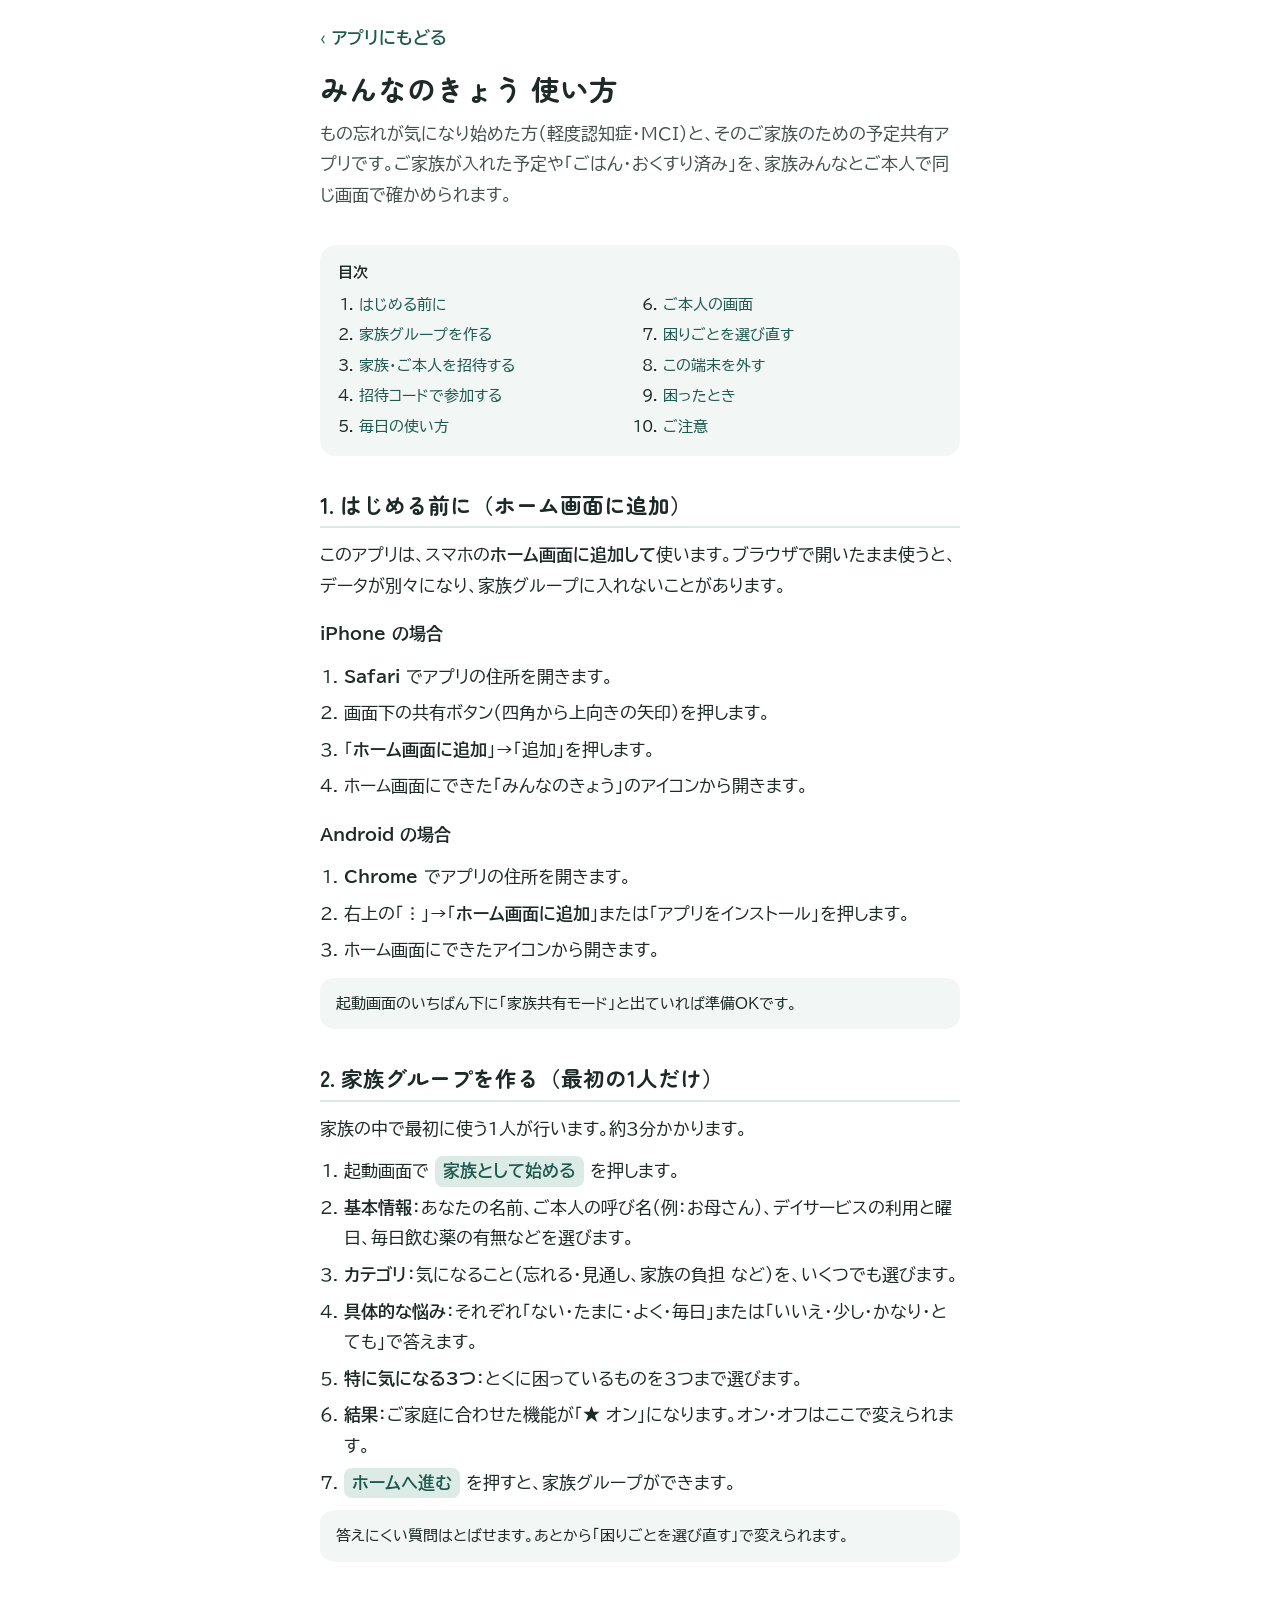
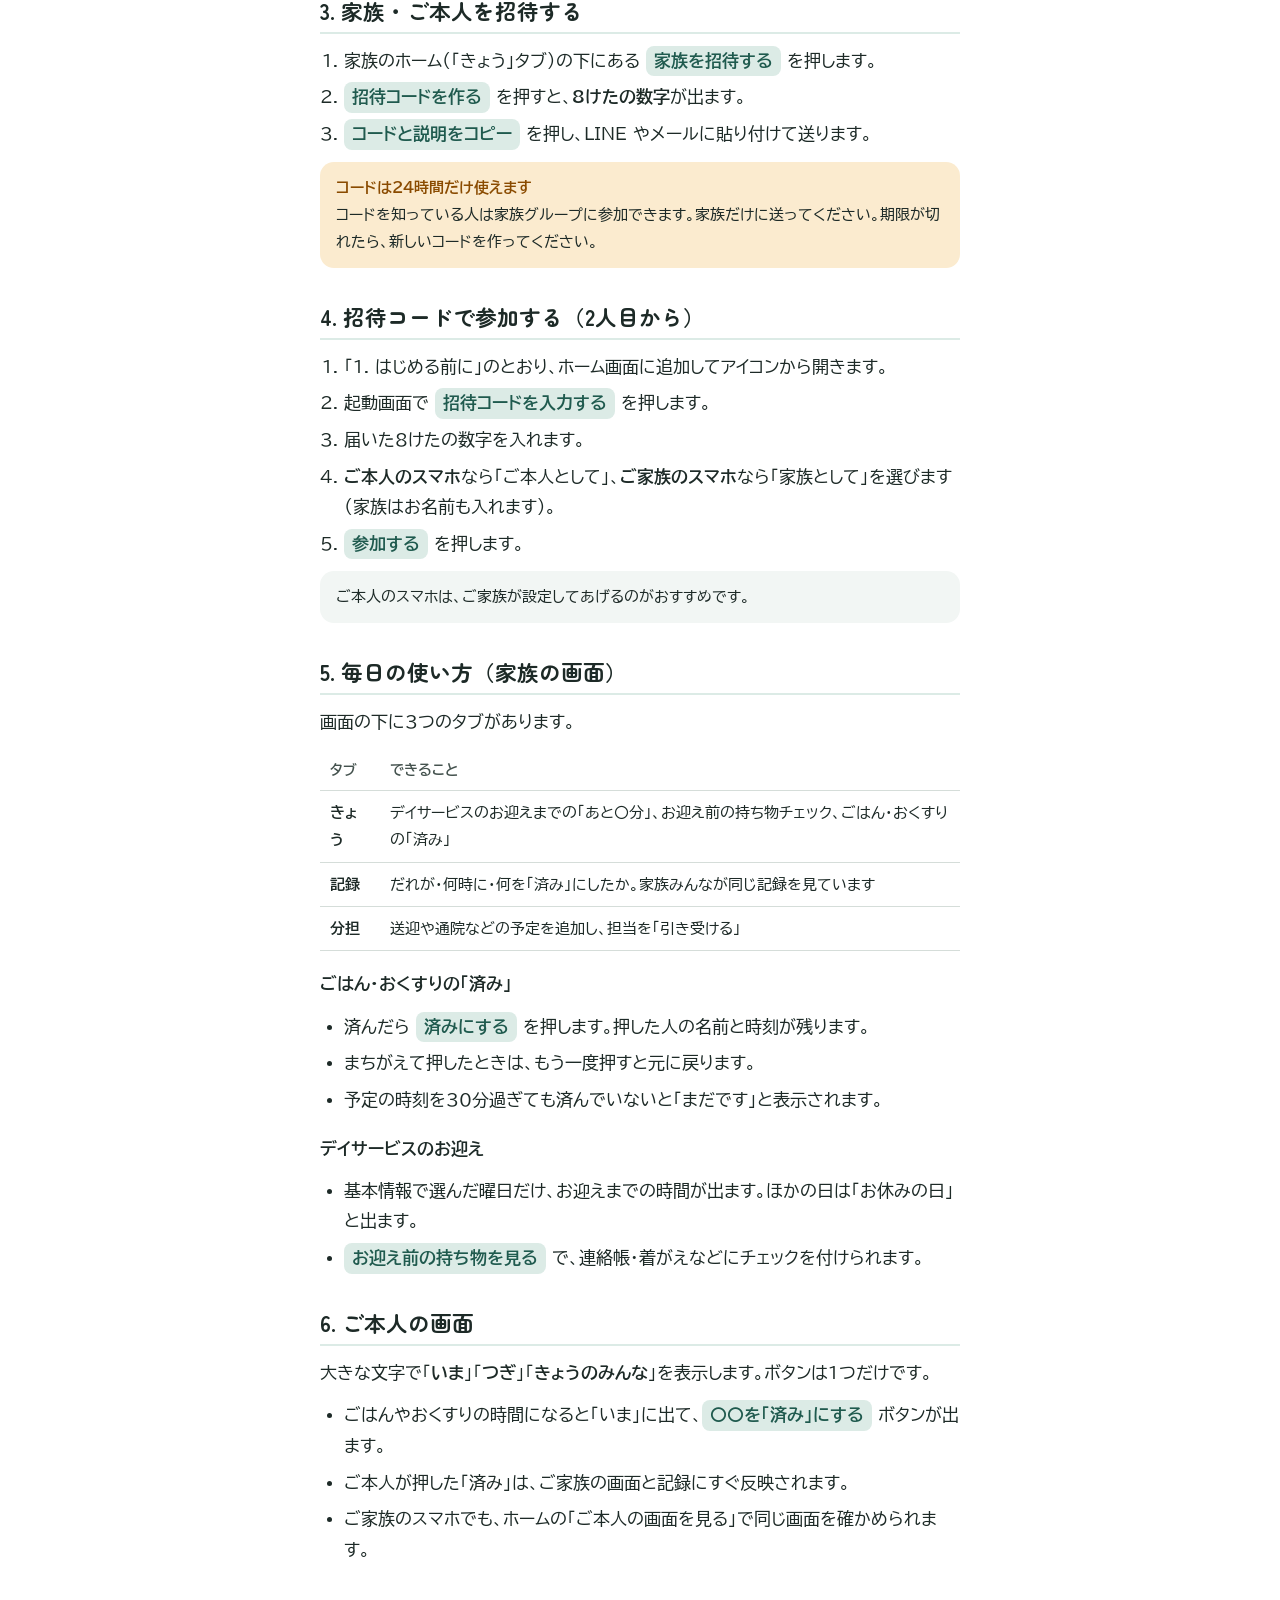
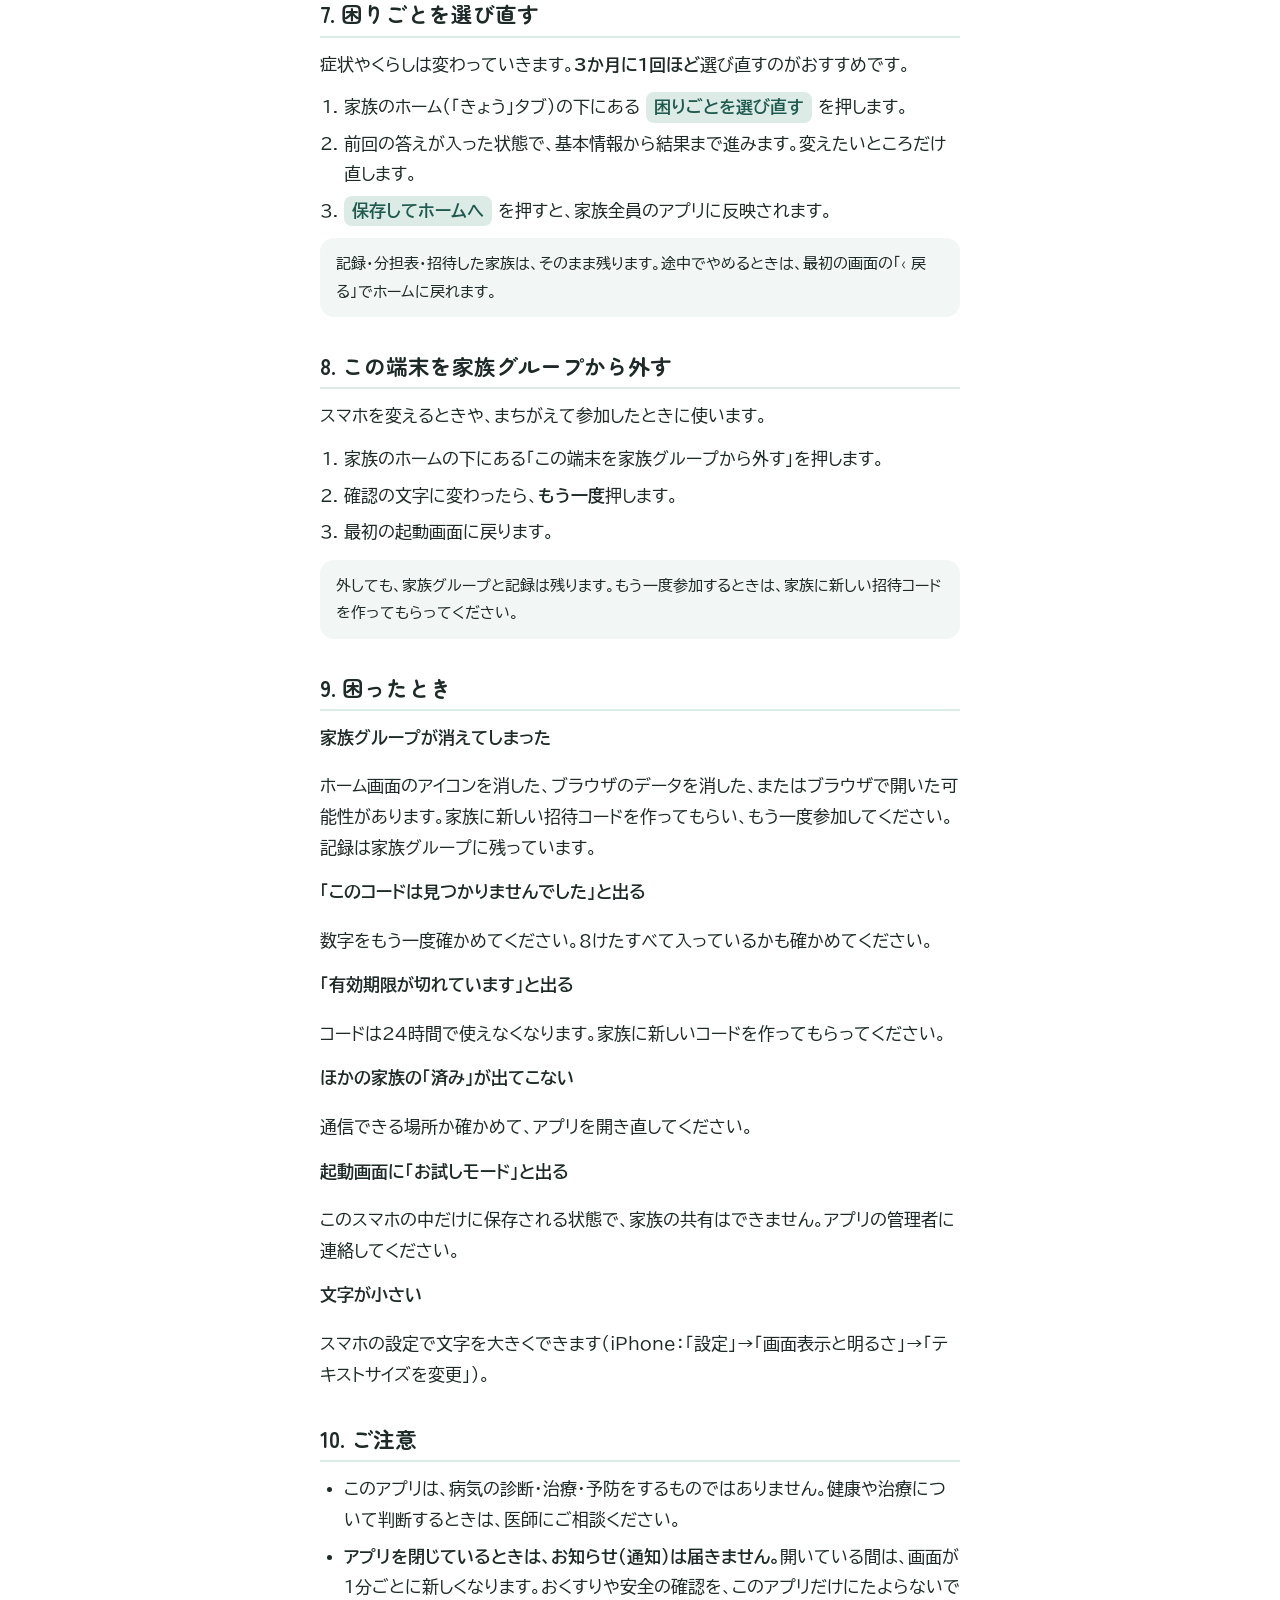
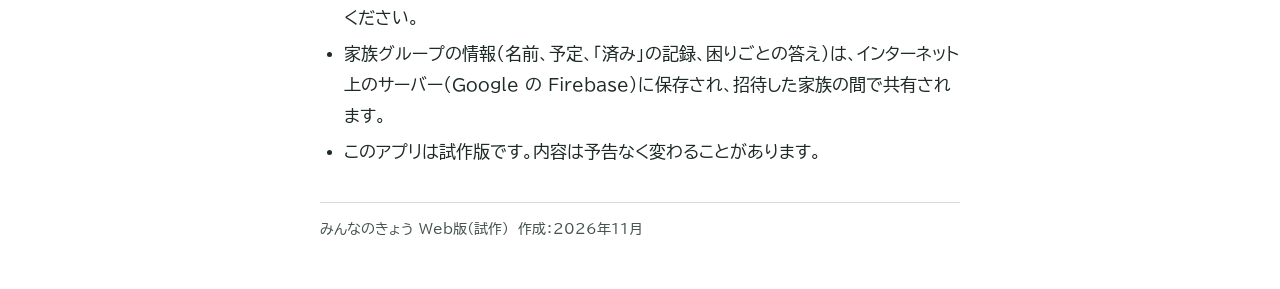
==== minnanokyou-web/public/guide.html @ 8e0bb42b "Add concern re-selection and user guide to web app Families can re-run the concern questions from th" ====
<!doctype html>
<html lang="ja">
<head>
<meta charset="utf-8">
<meta name="viewport" content="width=device-width, initial-scale=1, viewport-fit=cover">
<title>みんなのきょう 使い方</title>
<meta name="theme-color" content="#1F5A4E">
<link rel="icon" href="icons/icon-192.png">
<link rel="preconnect" href="https://fonts.googleapis.com"><link rel="preconnect" href="https://fonts.gstatic.com" crossorigin>
<link rel="stylesheet" href="https://fonts.googleapis.com/css2?family=BIZ+UDPGothic:wght@400;700&family=Zen+Maru+Gothic:wght@500;700&display=swap">
<style>
/* Layout: one readable column for families (large type, numbered steps only where order matters). */
:root{
  --bg:#FFFFFF; --sunk:#F2F6F4; --fg:#1D2A27; --muted:#44524E; --line:#D5DDD9; --accent:#1F5A4E; --accent-soft:#DCEBE6;
  --warm:#8A4B00; --warm-soft:#FBEBCF;
  --f-display:"Zen Maru Gothic","Hiragino Maru Gothic ProN","BIZ UDPGothic",sans-serif;
  --f-body:"BIZ UDPGothic","Hiragino Sans","Noto Sans JP",system-ui,sans-serif;
}
@media (prefers-color-scheme: dark){:root{--bg:#101614;--sunk:#18211F;--fg:#E4ECE8;--muted:#9AAAA4;--line:#2C3A36;--accent:#72BFAE;--accent-soft:#1F3A34;--warm:#F0B65A;--warm-soft:#3A2E17;color-scheme:dark}}
*{box-sizing:border-box}
body{margin:0;background:var(--bg);color:var(--fg);font-family:var(--f-body);font-size:17px;line-height:1.8;
  padding-left:max(18px,env(safe-area-inset-left,0px));padding-right:max(18px,env(safe-area-inset-right,0px));padding-block:calc(16px + env(safe-area-inset-top,0px)) 48px}
main{max-width:640px;margin:0 auto;display:flex;flex-direction:column;gap:34px}
header{display:flex;flex-direction:column;gap:10px}
.back{align-self:flex-start;color:var(--accent);font-weight:700;text-decoration:none;min-height:44px;display:flex;align-items:center}
h1{margin:0;font-family:var(--f-display);font-size:1.8rem;line-height:1.35}
.lead{margin:0;color:var(--muted)}
nav.toc{background:var(--sunk);border-radius:16px;padding:14px 18px}
nav.toc b{display:block;font-size:.95rem;margin-bottom:4px}
nav.toc ol{margin:0;padding-left:1.4em;columns:2;column-gap:24px;font-size:.95rem}
nav.toc a{color:var(--accent);text-decoration:none;line-height:2}
section{display:flex;flex-direction:column;gap:12px;scroll-margin-top:16px}
h2{margin:0;font-family:var(--f-display);font-size:1.35rem;line-height:1.4;padding-bottom:6px;border-bottom:2px solid var(--accent-soft)}
h3{margin:6px 0 0;font-size:1.05rem}
p{margin:0}
ol.steps,ul.list{margin:0;padding-left:1.4em;display:flex;flex-direction:column;gap:6px}
.btnlike{display:inline-block;font-weight:700;color:var(--accent);background:var(--accent-soft);border-radius:8px;padding:0 8px;white-space:nowrap}
.note{background:var(--warm-soft);border-radius:14px;padding:12px 16px;font-size:.95rem}
.note b{display:block;color:var(--warm)}
.tip{background:var(--sunk);border-radius:14px;padding:12px 16px;font-size:.95rem}
dl.faq{margin:0;display:flex;flex-direction:column;gap:14px}
dl.faq dt{font-weight:700}
dl.faq dd{margin:4px 0 0;color:var(--fg)}
table{border-collapse:collapse;width:100%;font-size:.95rem}
th,td{text-align:left;vertical-align:top;padding:8px 10px;border-bottom:1px solid var(--line)}
th{color:var(--muted);font-size:.85rem;white-space:nowrap}
.tbl{overflow-x:auto}
footer{color:var(--muted);font-size:.85rem;border-top:1px solid var(--line);padding-top:14px}
@media (max-width:420px){nav.toc ol{columns:1}}
</style>
</head>
<body>
<main>
<header>
  <a class="back" href="./">‹ アプリにもどる</a>
  <h1>みんなのきょう 使い方</h1>
  <p class="lead">もの忘れが気になり始めた方（軽度認知症・MCI）と、そのご家族のための予定共有アプリです。ご家族が入れた予定や「ごはん・おくすり済み」を、家族みんなとご本人で同じ画面で確かめられます。</p>
</header>

<nav class="toc" aria-label="目次"><b>目次</b><ol>
  <li><a href="#start">はじめる前に</a></li>
  <li><a href="#create">家族グループを作る</a></li>
  <li><a href="#invite">家族・ご本人を招待する</a></li>
  <li><a href="#join">招待コードで参加する</a></li>
  <li><a href="#daily">毎日の使い方</a></li>
  <li><a href="#self">ご本人の画面</a></li>
  <li><a href="#redo">困りごとを選び直す</a></li>
  <li><a href="#leave">この端末を外す</a></li>
  <li><a href="#faq">困ったとき</a></li>
  <li><a href="#notice">ご注意</a></li>
</ol></nav>

<section id="start">
  <h2>1. はじめる前に（ホーム画面に追加）</h2>
  <p>このアプリは、スマホの<b>ホーム画面に追加して</b>使います。ブラウザで開いたまま使うと、データが別々になり、家族グループに入れないことがあります。</p>
  <h3>iPhone の場合</h3>
  <ol class="steps">
    <li><b>Safari</b> でアプリの住所を開きます。</li>
    <li>画面下の共有ボタン（四角から上向きの矢印）を押します。</li>
    <li>「<b>ホーム画面に追加</b>」→「追加」を押します。</li>
    <li>ホーム画面にできた「みんなのきょう」のアイコンから開きます。</li>
  </ol>
  <h3>Android の場合</h3>
  <ol class="steps">
    <li><b>Chrome</b> でアプリの住所を開きます。</li>
    <li>右上の「︙」→「<b>ホーム画面に追加</b>」または「アプリをインストール」を押します。</li>
    <li>ホーム画面にできたアイコンから開きます。</li>
  </ol>
  <p class="tip">起動画面のいちばん下に「家族共有モード」と出ていれば準備OKです。</p>
</section>

<section id="create">
  <h2>2. 家族グループを作る（最初の1人だけ）</h2>
  <p>家族の中で最初に使う1人が行います。約3分かかります。</p>
  <ol class="steps">
    <li>起動画面で <span class="btnlike">家族として始める</span> を押します。</li>
    <li><b>基本情報</b>：あなたの名前、ご本人の呼び名（例：お母さん）、デイサービスの利用と曜日、毎日飲む薬の有無などを選びます。</li>
    <li><b>カテゴリ</b>：気になること（忘れる・見通し、家族の負担 など）を、いくつでも選びます。</li>
    <li><b>具体的な悩み</b>：それぞれ「ない・たまに・よく・毎日」または「いいえ・少し・かなり・とても」で答えます。</li>
    <li><b>特に気になる3つ</b>：とくに困っているものを3つまで選びます。</li>
    <li><b>結果</b>：ご家庭に合わせた機能が「★ オン」になります。オン・オフはここで変えられます。</li>
    <li><span class="btnlike">ホームへ進む</span> を押すと、家族グループができます。</li>
  </ol>
  <p class="tip">答えにくい質問はとばせます。あとから「困りごとを選び直す」で変えられます。</p>
</section>

<section id="invite">
  <h2>3. 家族・ご本人を招待する</h2>
  <ol class="steps">
    <li>家族のホーム（「きょう」タブ）の下にある <span class="btnlike">家族を招待する</span> を押します。</li>
    <li><span class="btnlike">招待コードを作る</span> を押すと、<b>8けたの数字</b>が出ます。</li>
    <li><span class="btnlike">コードと説明をコピー</span> を押し、LINE やメールに貼り付けて送ります。</li>
  </ol>
  <div class="note"><b>コードは24時間だけ使えます</b>コードを知っている人は家族グループに参加できます。家族だけに送ってください。期限が切れたら、新しいコードを作ってください。</div>
</section>

<section id="join">
  <h2>4. 招待コードで参加する（2人目から）</h2>
  <ol class="steps">
    <li>「1. はじめる前に」のとおり、ホーム画面に追加してアイコンから開きます。</li>
    <li>起動画面で <span class="btnlike">招待コードを入力する</span> を押します。</li>
    <li>届いた8けたの数字を入れます。</li>
    <li><b>ご本人のスマホ</b>なら「ご本人として」、<b>ご家族のスマホ</b>なら「家族として」を選びます（家族はお名前も入れます）。</li>
    <li><span class="btnlike">参加する</span> を押します。</li>
  </ol>
  <p class="tip">ご本人のスマホは、ご家族が設定してあげるのがおすすめです。</p>
</section>

<section id="daily">
  <h2>5. 毎日の使い方（家族の画面）</h2>
  <p>画面の下に3つのタブがあります。</p>
  <div class="tbl"><table>
    <tr><th>タブ</th><th>できること</th></tr>
    <tr><td><b>きょう</b></td><td>デイサービスのお迎えまでの「あと〇分」、お迎え前の持ち物チェック、ごはん・おくすりの「済み」</td></tr>
    <tr><td><b>記録</b></td><td>だれが・何時に・何を「済み」にしたか。家族みんなが同じ記録を見ています</td></tr>
    <tr><td><b>分担</b></td><td>送迎や通院などの予定を追加し、担当を「引き受ける」</td></tr>
  </table></div>
  <h3>ごはん・おくすりの「済み」</h3>
  <ul class="list">
    <li>済んだら <span class="btnlike">済みにする</span> を押します。押した人の名前と時刻が残ります。</li>
    <li>まちがえて押したときは、もう一度押すと元に戻ります。</li>
    <li>予定の時刻を30分過ぎても済んでいないと「まだです」と表示されます。</li>
  </ul>
  <h3>デイサービスのお迎え</h3>
  <ul class="list">
    <li>基本情報で選んだ曜日だけ、お迎えまでの時間が出ます。ほかの日は「お休みの日」と出ます。</li>
    <li><span class="btnlike">お迎え前の持ち物を見る</span> で、連絡帳・着がえなどにチェックを付けられます。</li>
  </ul>
</section>

<section id="self">
  <h2>6. ご本人の画面</h2>
  <p>大きな文字で「<b>いま</b>」「<b>つぎ</b>」「<b>きょうのみんな</b>」を表示します。ボタンは1つだけです。</p>
  <ul class="list">
    <li>ごはんやおくすりの時間になると「いま」に出て、<span class="btnlike">〇〇を「済み」にする</span> ボタンが出ます。</li>
    <li>ご本人が押した「済み」は、ご家族の画面と記録にすぐ反映されます。</li>
    <li>ご家族のスマホでも、ホームの「ご本人の画面を見る」で同じ画面を確かめられます。</li>
  </ul>
</section>

<section id="redo">
  <h2>7. 困りごとを選び直す</h2>
  <p>症状やくらしは変わっていきます。<b>3か月に1回ほど</b>選び直すのがおすすめです。</p>
  <ol class="steps">
    <li>家族のホーム（「きょう」タブ）の下にある <span class="btnlike">困りごとを選び直す</span> を押します。</li>
    <li>前回の答えが入った状態で、基本情報から結果まで進みます。変えたいところだけ直します。</li>
    <li><span class="btnlike">保存してホームへ</span> を押すと、家族全員のアプリに反映されます。</li>
  </ol>
  <p class="tip">記録・分担表・招待した家族は、そのまま残ります。途中でやめるときは、最初の画面の「‹ 戻る」でホームに戻れます。</p>
</section>

<section id="leave">
  <h2>8. この端末を家族グループから外す</h2>
  <p>スマホを変えるときや、まちがえて参加したときに使います。</p>
  <ol class="steps">
    <li>家族のホームの下にある「この端末を家族グループから外す」を押します。</li>
    <li>確認の文字に変わったら、<b>もう一度</b>押します。</li>
    <li>最初の起動画面に戻ります。</li>
  </ol>
  <p class="tip">外しても、家族グループと記録は残ります。もう一度参加するときは、家族に新しい招待コードを作ってもらってください。</p>
</section>

<section id="faq">
  <h2>9. 困ったとき</h2>
  <dl class="faq">
    <dt>家族グループが消えてしまった</dt>
    <dd>ホーム画面のアイコンを消した、ブラウザのデータを消した、またはブラウザで開いた可能性があります。家族に新しい招待コードを作ってもらい、もう一度参加してください。記録は家族グループに残っています。</dd>
    <dt>「このコードは見つかりませんでした」と出る</dt>
    <dd>数字をもう一度確かめてください。8けたすべて入っているかも確かめてください。</dd>
    <dt>「有効期限が切れています」と出る</dt>
    <dd>コードは24時間で使えなくなります。家族に新しいコードを作ってもらってください。</dd>
    <dt>ほかの家族の「済み」が出てこない</dt>
    <dd>通信できる場所か確かめて、アプリを開き直してください。</dd>
    <dt>起動画面に「お試しモード」と出る</dt>
    <dd>このスマホの中だけに保存される状態で、家族の共有はできません。アプリの管理者に連絡してください。</dd>
    <dt>文字が小さい</dt>
    <dd>スマホの設定で文字を大きくできます（iPhone：「設定」→「画面表示と明るさ」→「テキストサイズを変更」）。</dd>
  </dl>
</section>

<section id="notice">
  <h2>10. ご注意</h2>
  <ul class="list">
    <li>このアプリは、病気の診断・治療・予防をするものではありません。健康や治療について判断するときは、医師にご相談ください。</li>
    <li><b>アプリを閉じているときは、お知らせ（通知）は届きません。</b>開いている間は、画面が1分ごとに新しくなります。おくすりや安全の確認を、このアプリだけにたよらないでください。</li>
    <li>家族グループの情報（名前、予定、「済み」の記録、困りごとの答え）は、インターネット上のサーバー（Google の Firebase）に保存され、招待した家族の間で共有されます。</li>
    <li>このアプリは試作版です。内容は予告なく変わることがあります。</li>
  </ul>
</section>

<footer>みんなのきょう Web版（試作）　作成：2026年11月</footer>
</main>
</body>
</html>
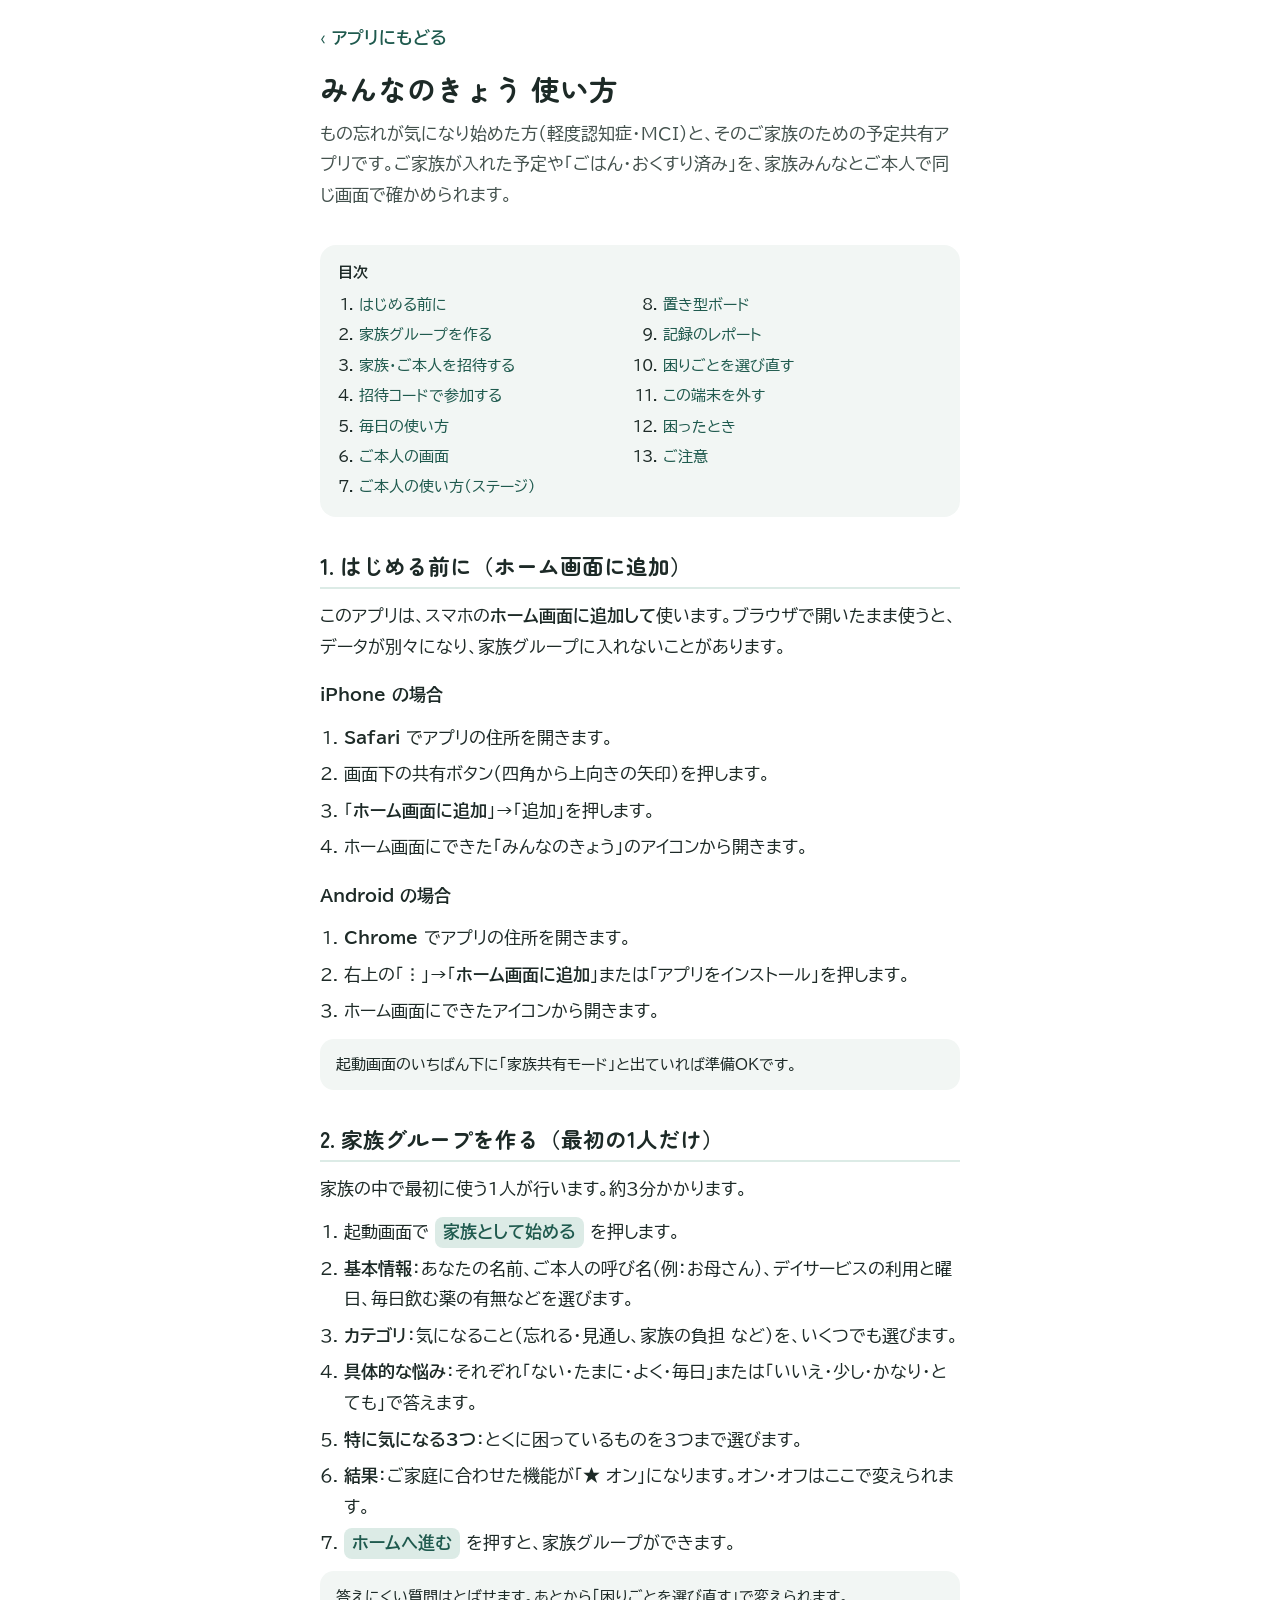
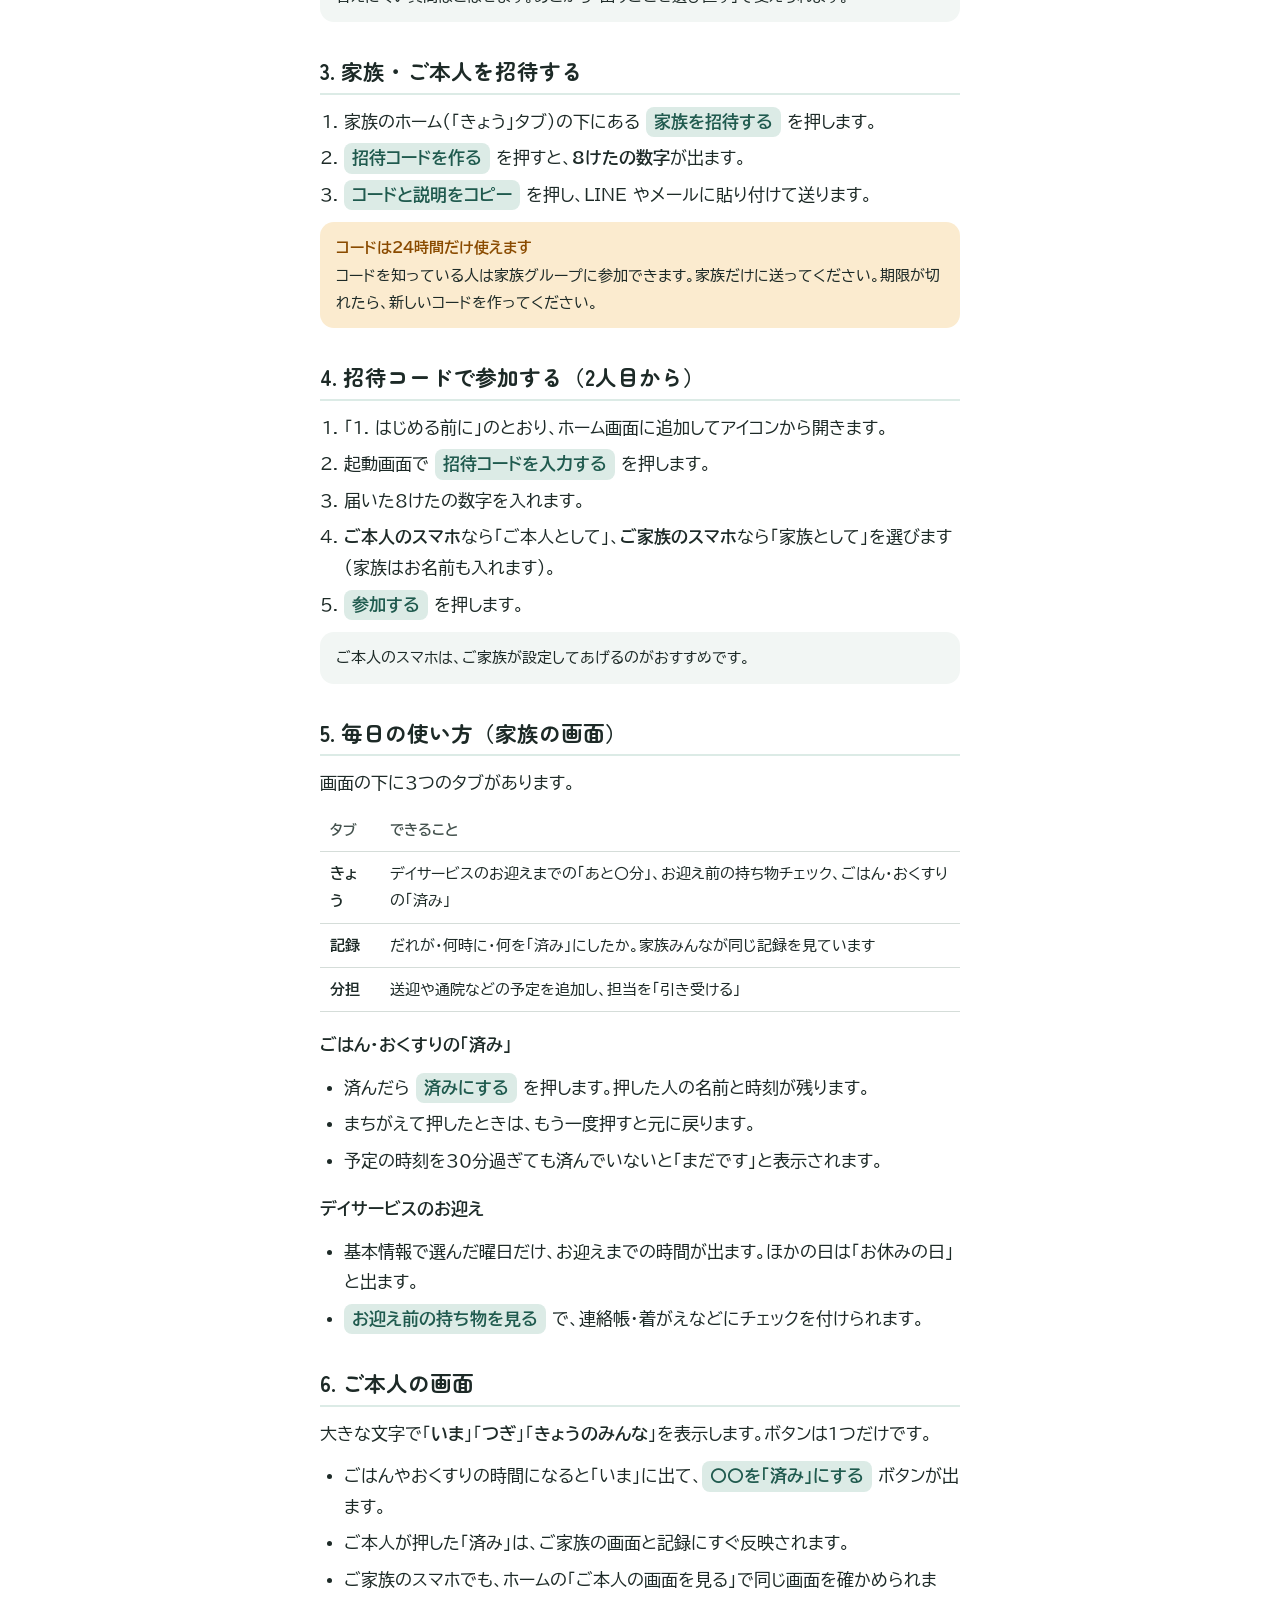
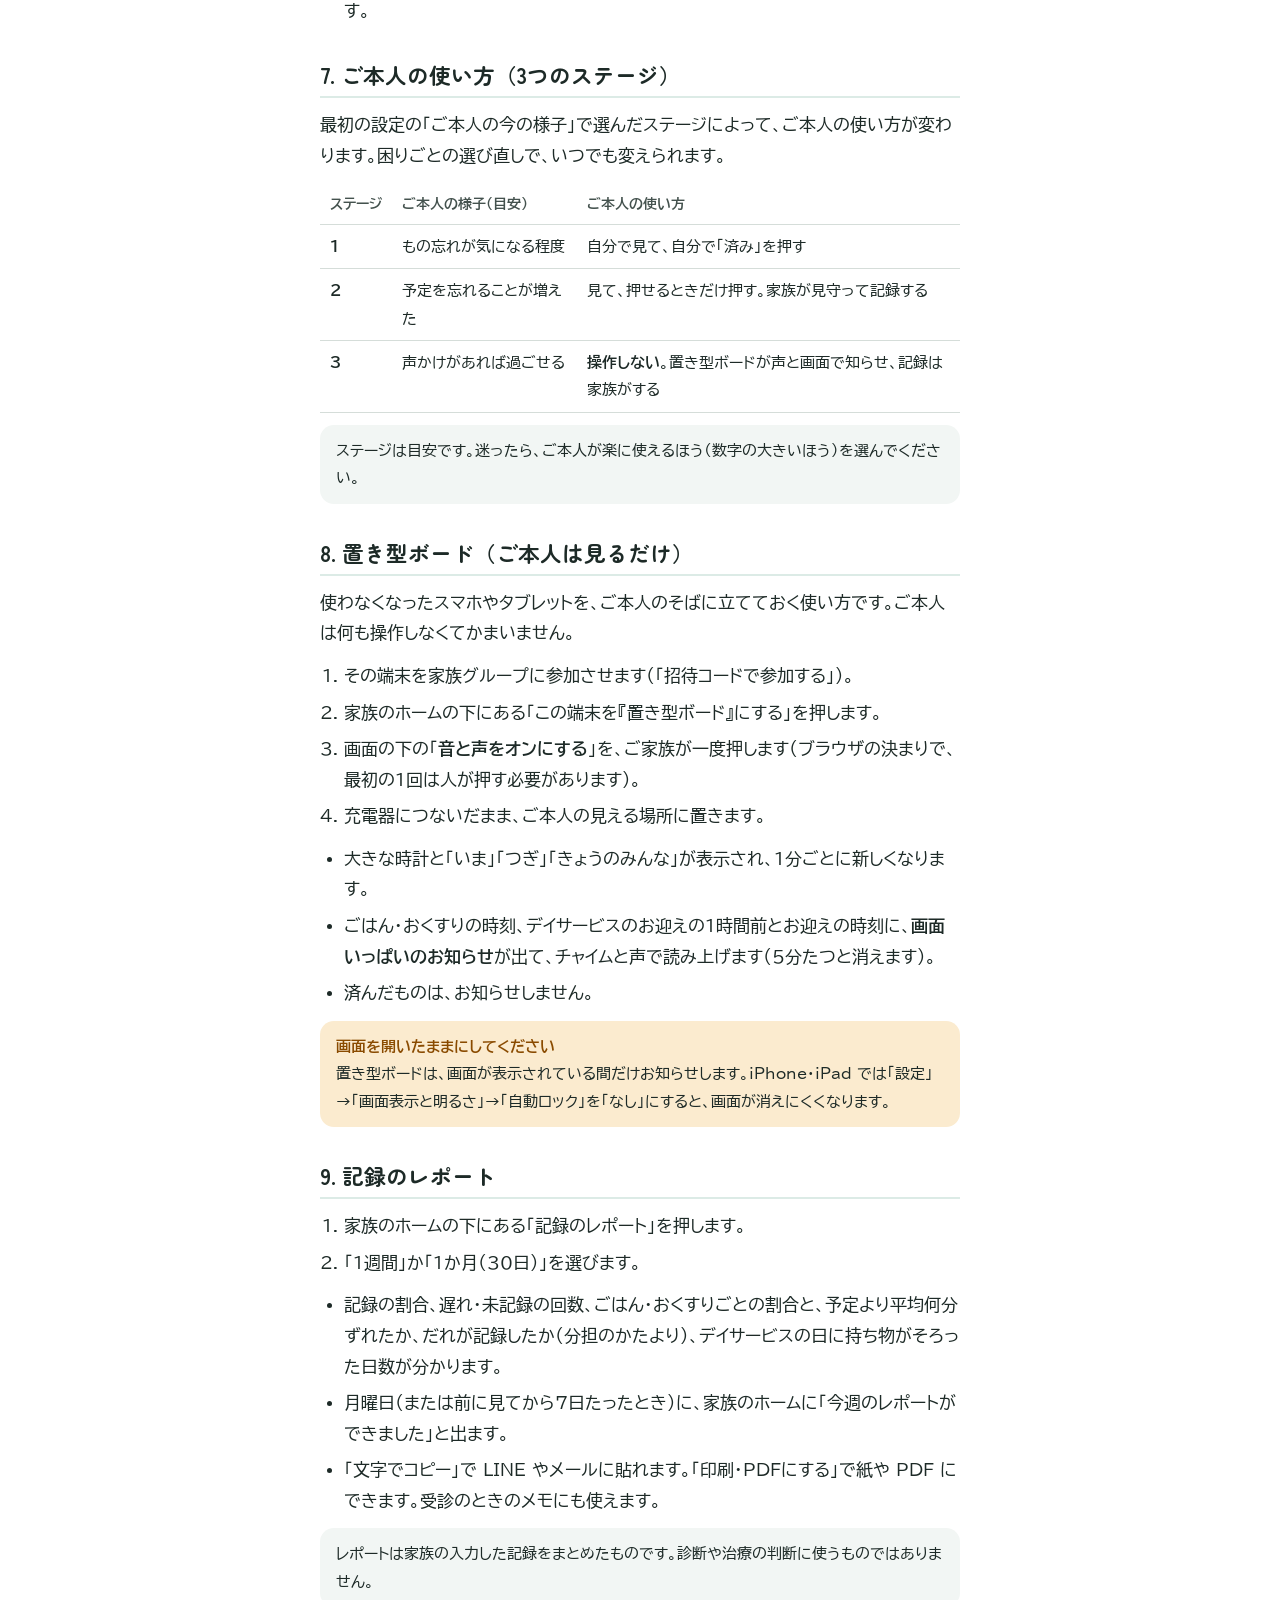
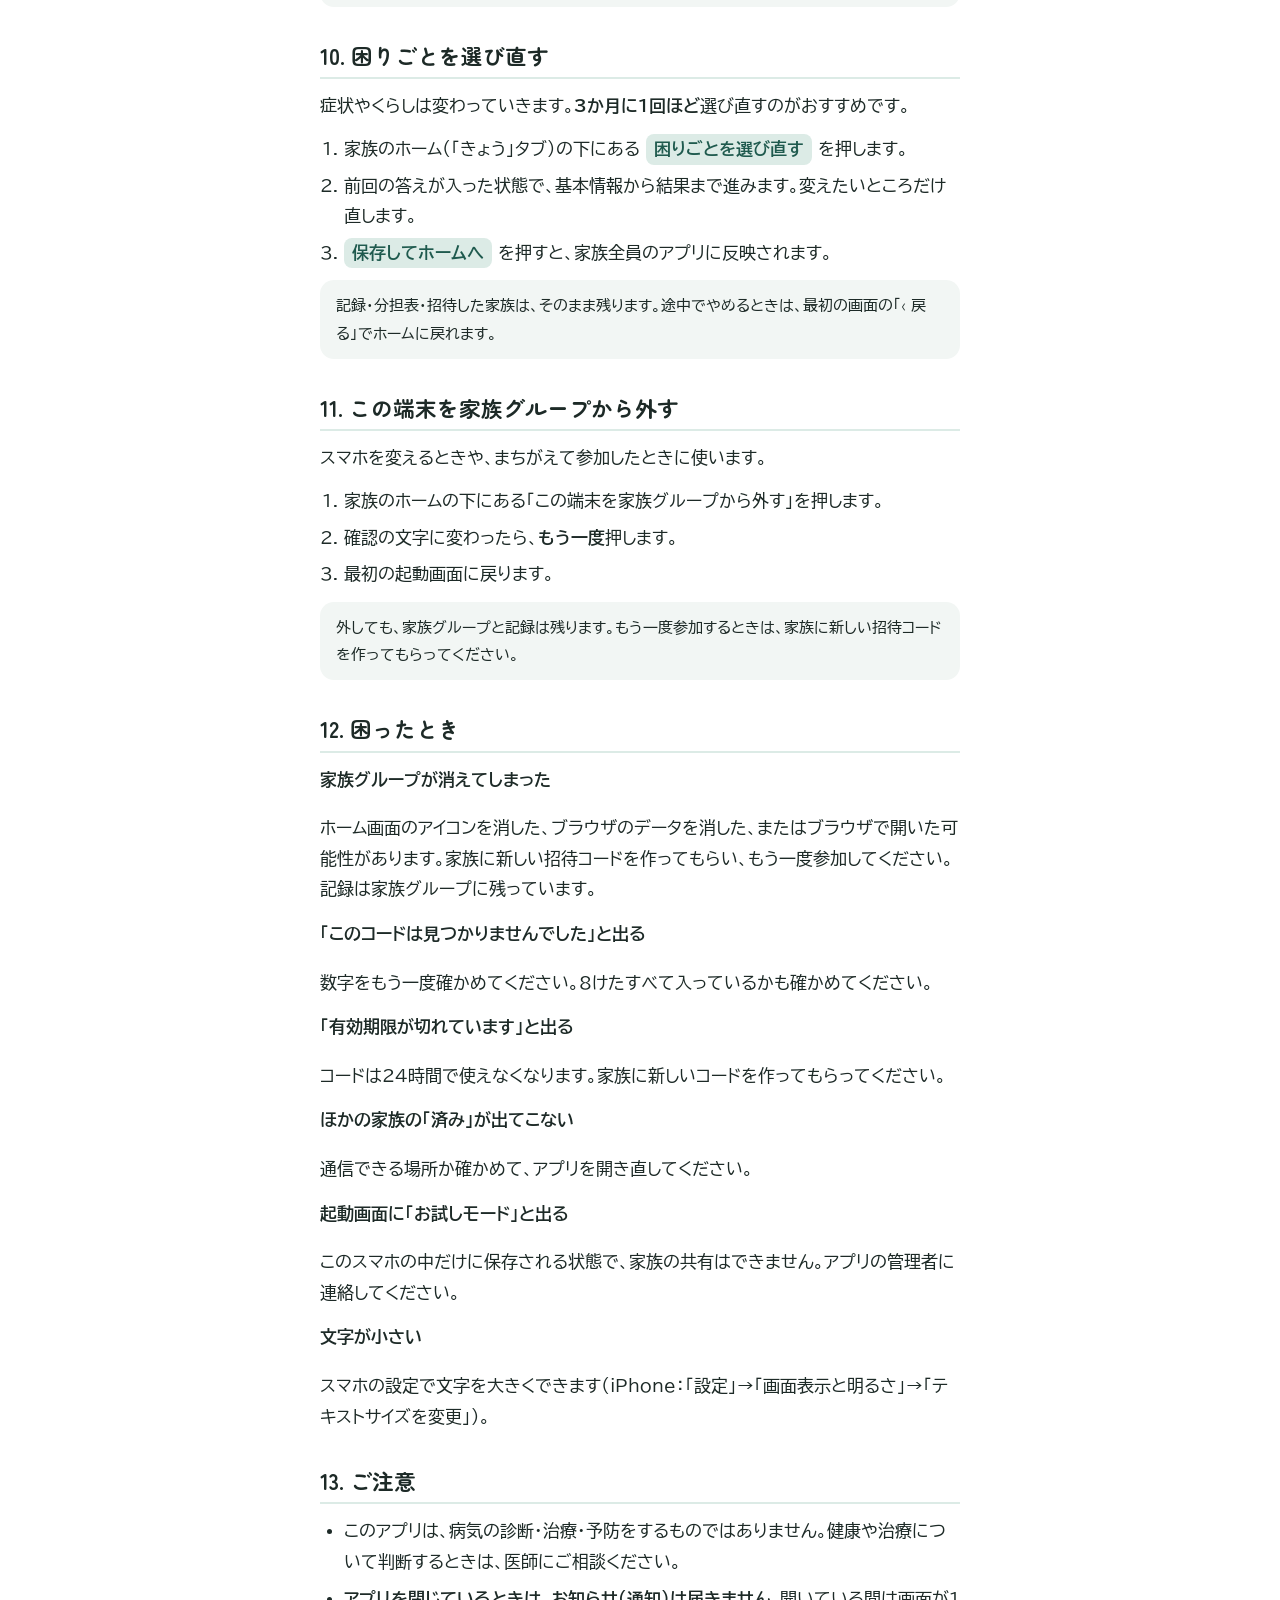
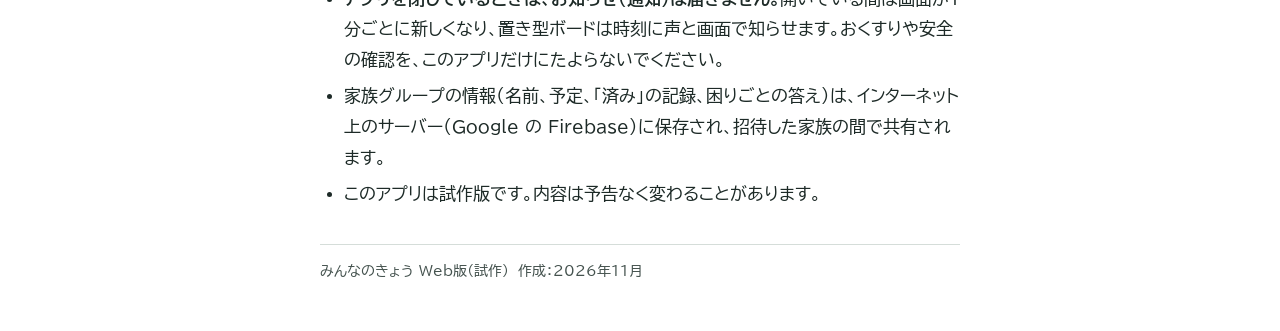
==== commit 647f08a3: "Add stages, passive board with spoken alerts, and record reports - Stage question (3 levels) decides" ====
--- a/minnanokyou-web/public/guide.html
+++ b/minnanokyou-web/public/guide.html
@@ -64,6 +64,9 @@
   <li><a href="#join">招待コードで参加する</a></li>
   <li><a href="#daily">毎日の使い方</a></li>
   <li><a href="#self">ご本人の画面</a></li>
+  <li><a href="#stage">ご本人の使い方（ステージ）</a></li>
+  <li><a href="#board">置き型ボード</a></li>
+  <li><a href="#report">記録のレポート</a></li>
   <li><a href="#redo">困りごとを選び直す</a></li>
   <li><a href="#leave">この端末を外す</a></li>
   <li><a href="#faq">困ったとき</a></li>
@@ -158,8 +161,51 @@
   </ul>
 </section>
 
+<section id="stage">
+  <h2>7. ご本人の使い方（3つのステージ）</h2>
+  <p>最初の設定の「ご本人の今の様子」で選んだステージによって、ご本人の使い方が変わります。困りごとの選び直しで、いつでも変えられます。</p>
+  <div class="tbl"><table>
+    <tr><th>ステージ</th><th>ご本人の様子（目安）</th><th>ご本人の使い方</th></tr>
+    <tr><td><b>1</b></td><td>もの忘れが気になる程度</td><td>自分で見て、自分で「済み」を押す</td></tr>
+    <tr><td><b>2</b></td><td>予定を忘れることが増えた</td><td>見て、押せるときだけ押す。家族が見守って記録する</td></tr>
+    <tr><td><b>3</b></td><td>声かけがあれば過ごせる</td><td><b>操作しない</b>。置き型ボードが声と画面で知らせ、記録は家族がする</td></tr>
+  </table></div>
+  <p class="tip">ステージは目安です。迷ったら、ご本人が楽に使えるほう（数字の大きいほう）を選んでください。</p>
+</section>
+
+<section id="board">
+  <h2>8. 置き型ボード（ご本人は見るだけ）</h2>
+  <p>使わなくなったスマホやタブレットを、ご本人のそばに立てておく使い方です。ご本人は何も操作しなくてかまいません。</p>
+  <ol class="steps">
+    <li>その端末を家族グループに参加させます（「招待コードで参加する」）。</li>
+    <li>家族のホームの下にある「この端末を『置き型ボード』にする」を押します。</li>
+    <li>画面の下の「<b>音と声をオンにする</b>」を、ご家族が一度押します（ブラウザの決まりで、最初の1回は人が押す必要があります）。</li>
+    <li>充電器につないだまま、ご本人の見える場所に置きます。</li>
+  </ol>
+  <ul class="list">
+    <li>大きな時計と「いま」「つぎ」「きょうのみんな」が表示され、1分ごとに新しくなります。</li>
+    <li>ごはん・おくすりの時刻、デイサービスのお迎えの1時間前とお迎えの時刻に、<b>画面いっぱいのお知らせ</b>が出て、チャイムと声で読み上げます（5分たつと消えます）。</li>
+    <li>済んだものは、お知らせしません。</li>
+  </ul>
+  <div class="note"><b>画面を開いたままにしてください</b>置き型ボードは、画面が表示されている間だけお知らせします。iPhone・iPad では「設定」→「画面表示と明るさ」→「自動ロック」を「なし」にすると、画面が消えにくくなります。</div>
+</section>
+
+<section id="report">
+  <h2>9. 記録のレポート</h2>
+  <ol class="steps">
+    <li>家族のホームの下にある「記録のレポート」を押します。</li>
+    <li>「1週間」か「1か月（30日）」を選びます。</li>
+  </ol>
+  <ul class="list">
+    <li>記録の割合、遅れ・未記録の回数、ごはん・おくすりごとの割合と、予定より平均何分ずれたか、だれが記録したか（分担のかたより）、デイサービスの日に持ち物がそろった日数が分かります。</li>
+    <li>月曜日（または前に見てから7日たったとき）に、家族のホームに「今週のレポートができました」と出ます。</li>
+    <li>「文字でコピー」で LINE やメールに貼れます。「印刷・PDFにする」で紙や PDF にできます。受診のときのメモにも使えます。</li>
+  </ul>
+  <p class="tip">レポートは家族の入力した記録をまとめたものです。診断や治療の判断に使うものではありません。</p>
+</section>
+
 <section id="redo">
-  <h2>7. 困りごとを選び直す</h2>
+  <h2>10. 困りごとを選び直す</h2>
   <p>症状やくらしは変わっていきます。<b>3か月に1回ほど</b>選び直すのがおすすめです。</p>
   <ol class="steps">
     <li>家族のホーム（「きょう」タブ）の下にある <span class="btnlike">困りごとを選び直す</span> を押します。</li>
@@ -170,7 +216,7 @@
 </section>
 
 <section id="leave">
-  <h2>8. この端末を家族グループから外す</h2>
+  <h2>11. この端末を家族グループから外す</h2>
   <p>スマホを変えるときや、まちがえて参加したときに使います。</p>
   <ol class="steps">
     <li>家族のホームの下にある「この端末を家族グループから外す」を押します。</li>
@@ -181,7 +227,7 @@
 </section>
 
 <section id="faq">
-  <h2>9. 困ったとき</h2>
+  <h2>12. 困ったとき</h2>
   <dl class="faq">
     <dt>家族グループが消えてしまった</dt>
     <dd>ホーム画面のアイコンを消した、ブラウザのデータを消した、またはブラウザで開いた可能性があります。家族に新しい招待コードを作ってもらい、もう一度参加してください。記録は家族グループに残っています。</dd>
@@ -199,10 +245,10 @@
 </section>
 
 <section id="notice">
-  <h2>10. ご注意</h2>
+  <h2>13. ご注意</h2>
   <ul class="list">
     <li>このアプリは、病気の診断・治療・予防をするものではありません。健康や治療について判断するときは、医師にご相談ください。</li>
-    <li><b>アプリを閉じているときは、お知らせ（通知）は届きません。</b>開いている間は、画面が1分ごとに新しくなります。おくすりや安全の確認を、このアプリだけにたよらないでください。</li>
+    <li><b>アプリを閉じているときは、お知らせ（通知）は届きません。</b>開いている間は画面が1分ごとに新しくなり、置き型ボードは時刻に声と画面で知らせます。おくすりや安全の確認を、このアプリだけにたよらないでください。</li>
     <li>家族グループの情報（名前、予定、「済み」の記録、困りごとの答え）は、インターネット上のサーバー（Google の Firebase）に保存され、招待した家族の間で共有されます。</li>
     <li>このアプリは試作版です。内容は予告なく変わることがあります。</li>
   </ul>
